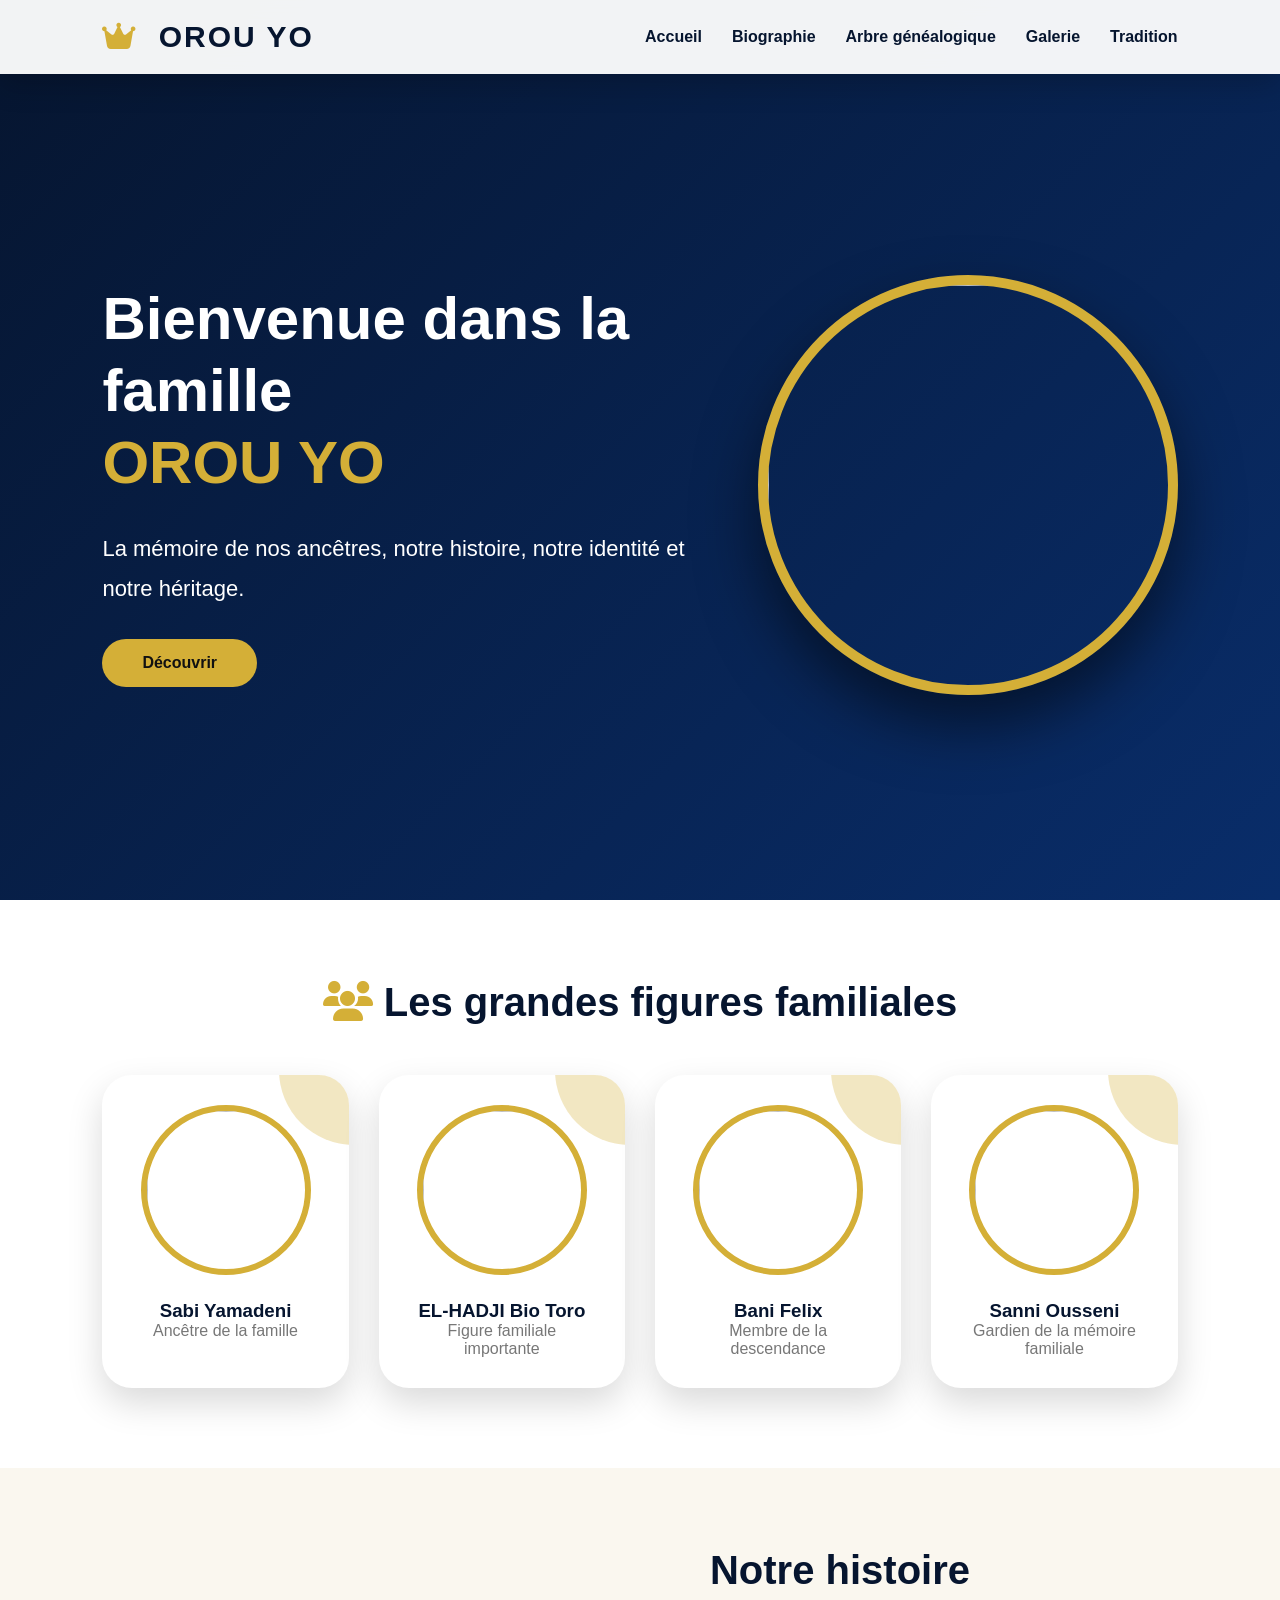
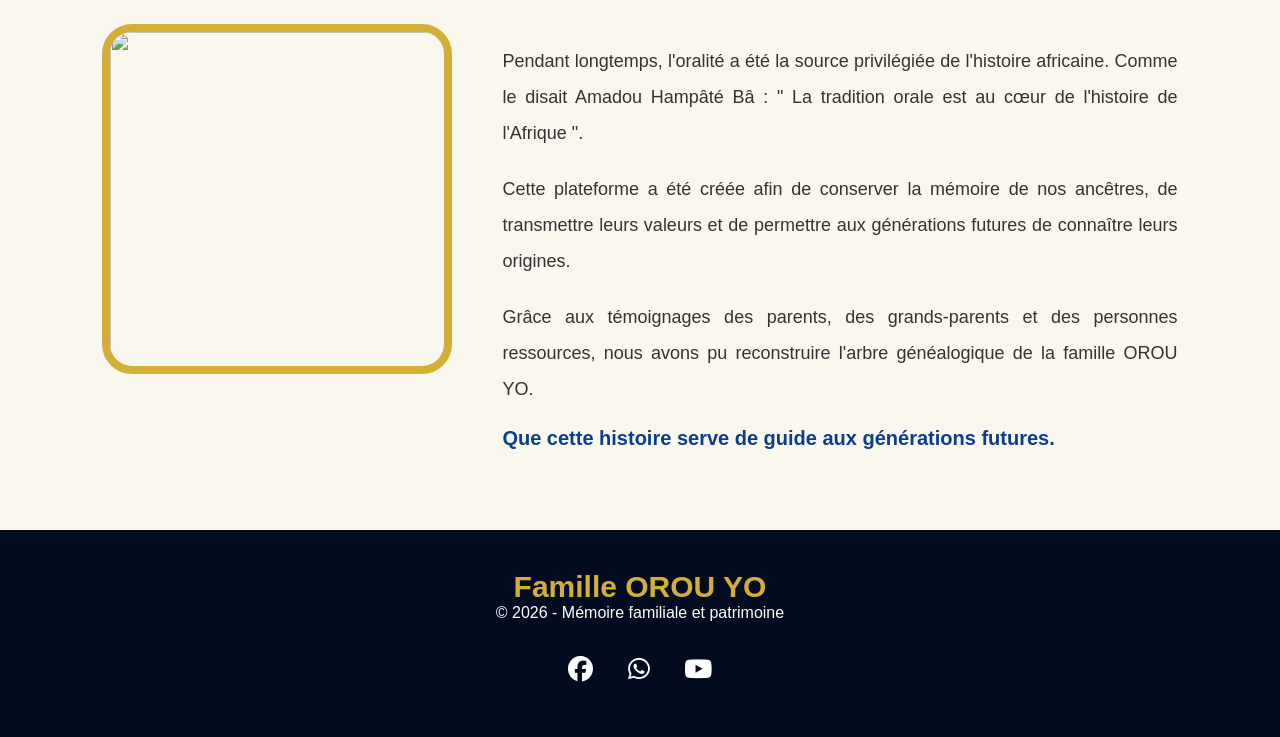
==== index.html @ b58b4879 "Add files via upload" ====
<!DOCTYPE html>
<html lang="fr">

<head>

<meta charset="UTF-8">

<meta name="viewport" content="width=device-width, initial-scale=1.0">

<title>Famille OROU YO | Histoire et Descendance</title>



<link rel="stylesheet" href="index.css">


<link rel="stylesheet"
href="https://cdnjs.cloudflare.com/ajax/libs/font-awesome/6.6.0/css/all.min.css">


</head>


<body>


<!-- ================= HEADER ================= -->

<header>


<nav class="navbar">


<div class="logo">

<i class="fas fa-crown"></i>

OROU YO

</div>

<button class="menu-btn">
<i class="fas fa-bars"></i>
</button>
<ul class="menu">
<li>
<a href="index.html">
Accueil
</a>
</li>
<li>
<a href="biographie.html">
Biographie
</a>
</li>
<li>
<a href="Abres.html">
Arbre généalogique
</a>
</li>
<li>
<a href="photo.html">
Galerie
</a>
</li>


<li>
<a href="tradition.html">
Tradition
</a>
</li>

</ul>

</nav>

</header>

<!-- ================= HERO ================= -->

<section class="hero">

<div class="hero-content">

<h1>

Bienvenue dans la famille

<br>

<span>OROU YO</span>

</h1>


<p>

La mémoire de nos ancêtres,
notre histoire,
notre identité et notre héritage.

</p>



<a href="#famille" class="btn">Découvrir</a>

</div>

<div class="hero-image">


<img src="images/bb.png">


</div>

</section>

<!-- ================= MEMBRES ================= -->

<section id="famille"
class="section">

<h2>

<i class="fas fa-users"></i>

Les grandes figures familiales

</h2>



<div class="cards">



<div class="card">

<img src="images/sabi.png">

<h3>
Sabi Yamadeni
</h3>

<p>
Ancêtre de la famille
</p>

</div>

<div class="card">


<img src="images/bio.png">


<h3>
EL-HADJI Bio Toro
</h3>


<p>
Figure familiale importante
</p>


</div>





<div class="card">


<img src="images/bani.png">


<h3>
Bani Felix
</h3>


<p>
Membre de la descendance
</p>


</div>





<div class="card">


<img src="images/sanni.png">


<h3>
Sanni Ousseni
</h3>


<p>
Gardien de la mémoire familiale
</p>


</div>



</div>


</section>





<!-- ================= HISTOIRE ================= -->


<section class="histoire">


<div class="container">



<img src="images/Akim.png">



<div>


<h2>

Notre histoire

</h2>



<p>

Pendant longtemps, l'oralité a été la source privilégiée 
de l'histoire africaine.

Comme le disait Amadou Hampâté Bâ :

" La tradition orale est au cœur de l'histoire de l'Afrique ".


</p>



<p>

Cette plateforme a été créée afin de conserver
la mémoire de nos ancêtres,
de transmettre leurs valeurs et de permettre
aux générations futures de connaître leurs origines.

</p>



<p>

Grâce aux témoignages des parents,
des grands-parents et des personnes ressources,
nous avons pu reconstruire l'arbre généalogique
de la famille OROU YO.

</p>


<strong>

Que cette histoire serve de guide
aux générations futures.

</strong>


</div>


</div>


</section>





<!-- ================= FOOTER ================= -->


<footer>


<h3>

Famille OROU YO

</h3>


<p>

© 2026 - Mémoire familiale et patrimoine

</p>


<div class="social">


<i class="fab fa-facebook"></i>

<i class="fab fa-whatsapp"></i>

<i class="fab fa-youtube"></i>


</div>


</footer>



<script src="js/script.js"></script>


</body>

</html>
---- index.css ----
:root{

    --blue-dark:#06152f;

    --blue:#0b3d91;

    --gold:#d4af37;

    --gold-light:#f7dc85;

    --white:#ffffff;

    --cream:#faf7ef;

    --shadow:
    0 20px 40px rgba(0,0,0,.25);

}
 *{

    margin:0;

    padding:0;

    box-sizing:border-box;

}



html{

    scroll-behavior:smooth;

}



body{


    font-family:
    'Segoe UI',
    Tahoma,
    Geneva,
    Verdana,
    sans-serif;


    background:

    linear-gradient(
        135deg,
        #06152f,
        #0b3d91
    );


    color:#333;

    overflow-x:hidden;


}



img{
    max-width:100%;
    display:block;
}
a{
    text-decoration:none;
}
.navbar{
    width:100%;
    padding:20px 8%;
    display:flex;
    justify-content:space-between;
    align-items:center;
    background:
    rgba(255,255,255,.95);
    backdrop-filter:blur(15px);
    position:fixed;
    top:0;
    z-index:1000;
    box-shadow:
    0 10px 30px rgba(0,0,0,.2);
}
.logo{
    font-size:30px;
    font-weight:800;
    color:var(--blue-dark);
    letter-spacing:2px;
}
.logo i{
    color:var(--gold);
    margin-right:10px;
}
.menu{
    display:flex;
    list-style:none;
    gap:30px;
}
.menu a{
    color:var(--blue-dark);
    font-weight:600;
    position:relative;
}
.menu a::after{
    content:"";
    position:absolute;
    width:0;
    height:3px;
    background:var(--gold);
    bottom:-8px;
    left:0;
    transition:.4s;
}
.menu a:hover::after{
    width:100%;
}
.menu-btn{
    display:none;
    border:none;
    background:none;
    font-size:30px;
    color:var(--blue-dark);
}
.hero{
    min-height:100vh;
    padding:120px 8% 50px;
    display:flex;
    align-items:center;
    justify-content:space-between;
    gap:50px;
}
.hero-content{
    color:white;
    animation:
    apparition 1.5s;
}
.hero h1{
    font-size:60px;
    line-height:1.2;
}
.hero h1 span{
    color:var(--gold);
}
.hero p{
    margin:30px 0;
    font-size:22px;
    line-height:1.8;
}
.btn{
   display:inline-block;
   background:var(--gold);
   color:#111;
   padding:15px 40px;
   border-radius:50px;
   font-weight:bold;
    transition:.5s;
}
.btn:hover{
   background:white;
   transform:translateY(-8px);
   box-shadow:var(--shadow);
}
.hero-image img{
    width:420px;
    height:420px;
    object-fit:cover;
    border-radius:50%;
    border:
    10px solid var(--gold);
    box-shadow:
    0 30px 60px rgba(0,0,0,.5);
    animation:
    flottement 5s infinite;
}
.section{
    background:white;
    padding:80px 8%;
}
.section h2,
.histoire h2{
    text-align:center;
    font-size:40px;
    color:var(--blue-dark);
    margin-bottom:50px;
}
.section h2 i{
    color:var(--gold);
}

.cards{
   display:grid;
   grid-template-columns:
   repeat(4,1fr);
    gap:30px;
}
.card{
    background:white;
    padding:30px;
    text-align:center;
  border-radius:30px;
    box-shadow:
    0 15px 35px rgba(0,0,0,.15);
   transition:.6s;
    position:relative;
    overflow:hidden;
}
.card::before{
    content:"";
    position:absolute;
    width:150px;
    height:150px;
    background:
    var(--gold);
    border-radius:50%;
    top:-80px;
    right:-80px;
        opacity:.3;
}
.card:hover{
    transform:
    translateY(-20px)
    rotateX(5deg);
    box-shadow:
    0 30px 60px rgba(0,0,0,.3);
}
.card img{
    width:170px;
    height:170px;
    margin:auto;
    object-fit:cover;
    border-radius:50%;
    border:
        6px solid var(--gold);
}
.card h3{
    margin-top:25px;
    color:var(--blue-dark);
}
.card p{
    color:#777;
}
 .histoire{
   background:
    var(--cream);
    padding:80px 8%;
}
.container{
    display:flex;
    align-items:center;
    gap:50px;
}.container img{
   width:350px;
    height:350px;
    object-fit:cover;
    border-radius:30px;
    border:
        8px solid var(--gold);
}
.container p{
    font-size:18px;
    line-height:2;
    text-align:justify;
    margin-bottom:20px;
}
.container strong{

    color:var(--blue);
    font-size:20px;
}
 footer{
   background:
    #020b20;
    color:white;
    text-align:center;
    padding:40px;
}
footer h3{
    color:var(--gold);
    font-size:30px;
}
.social{
        margin-top:20px;
}
.social i{
    margin:15px;
    font-size:25px;
    cursor:pointer;
    transition:.4s;
}
.social i:hover{
    color:var(--gold);
    transform:scale(1.3);
}
 @keyframes apparition{


from{


opacity:0;


transform:translateX(-80px);


}


to{


opacity:1;


transform:translateX(0);


}


}



@keyframes flottement{


0%,100%{


transform:translateY(0);


}


50%{


transform:translateY(-25px);


}


}



/* =================================================
   RESPONSIVE TABLETTE
   ================================================= */


@media(max-width:992px){



.menu{


position:absolute;


top:80px;


left:0;


width:100%;


background:white;


flex-direction:column;


text-align:center;


display:none;


padding:30px;


}



.menu.active{


display:flex;


}



.menu-btn{


display:block;


}



.hero{


flex-direction:column;


text-align:center;


}



.hero h1{


font-size:45px;


}



.cards{


grid-template-columns:

repeat(2,1fr);


}



.container{


flex-direction:column;


}



}



/* =================================================
   RESPONSIVE MOBILE
   ================================================= */


@media(max-width:576px){



.logo{


font-size:22px;


}



.hero h1{


font-size:32px;


}



.hero p{


font-size:17px;


}



.hero-image img{


width:260px;


height:260px;


}



.cards{


grid-template-columns:1fr;


}



.section h2,
.histoire h2{


font-size:30px;


}



.container img{


width:250px;


height:250px;


}



}
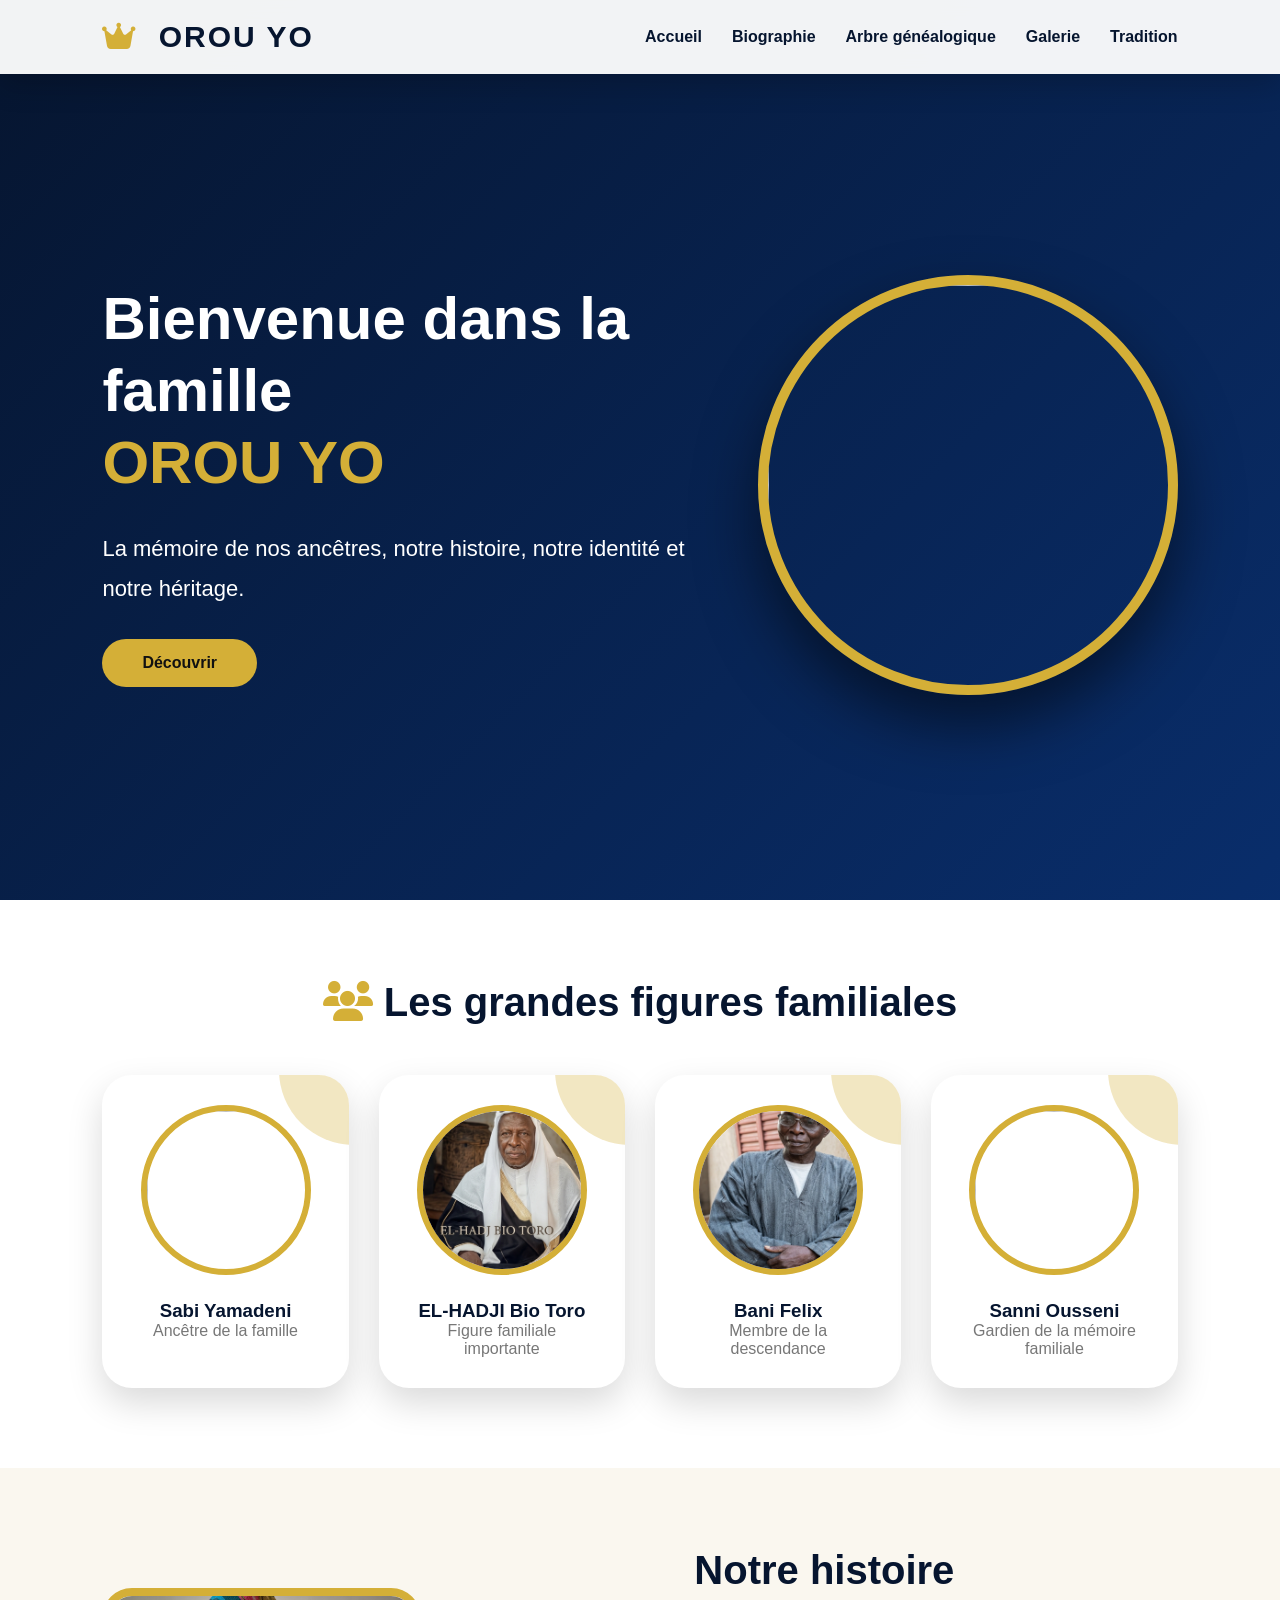
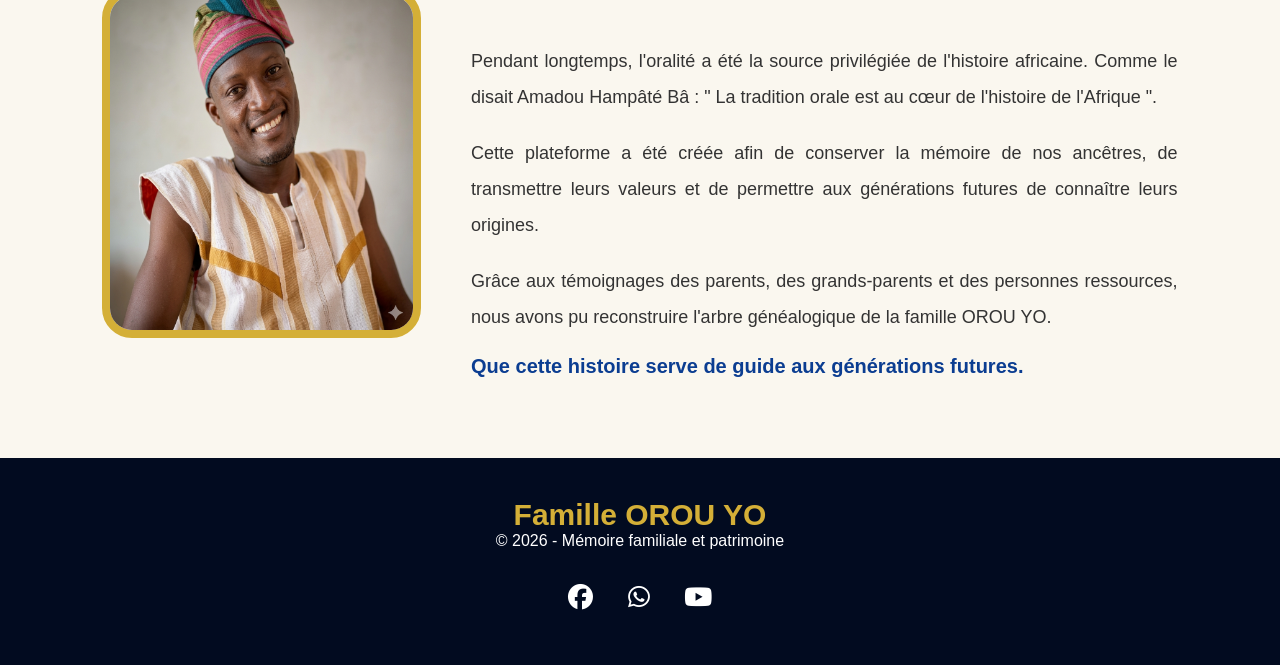
==== commit f549a970: "Update index.html" ====
--- a/index.html
+++ b/index.html
@@ -45,31 +45,21 @@
 </button>
 <ul class="menu">
 <li>
-<a href="index.html">
-Accueil
-</a>
-</li>
-<li>
-<a href="biographie.html">
-Biographie
-</a>
-</li>
-<li>
-<a href="Abres.html">
-Arbre généalogique
-</a>
-</li>
-<li>
-<a href="photo.html">
-Galerie
-</a>
-</li>
-
-
-<li>
-<a href="tradition.html">
-Tradition
-</a>
+<a href="index.html">Accueil</a>
+</li>
+<li>
+<a href="biographie.html">Biographie</a>
+</li>
+<li>
+<a href="Abres.html">Arbre généalogique</a>
+</li>
+<li>
+<a href="photo.html">Galerie</a>
+</li>
+
+
+<li>
+<a href="tradition.html">Tradition</a>
 </li>
 
 </ul>
@@ -112,7 +102,7 @@
 <div class="hero-image">
 
 
-<img src="images/bb.png">
+<img src="bb.png">
 
 
 </div>
@@ -140,7 +130,7 @@
 
 <div class="card">
 
-<img src="images/sabi.png">
+<img src="sabi.png">
 
 <h3>
 Sabi Yamadeni
@@ -155,7 +145,7 @@
 <div class="card">
 
 
-<img src="images/bio.png">
+<img src="bio.png">
 
 
 <h3>
@@ -177,7 +167,7 @@
 <div class="card">
 
 
-<img src="images/bani.png">
+<img src="bani.png">
 
 
 <h3>
@@ -199,7 +189,7 @@
 <div class="card">
 
 
-<img src="images/sanni.png">
+<img src="sanni.png">
 
 
 <h3>
@@ -235,7 +225,7 @@
 
 
 
-<img src="images/Akim.png">
+<img src="Akim.png">
 
 
 
@@ -347,4 +337,4 @@
 
 </body>
 
-</html>+</html>
